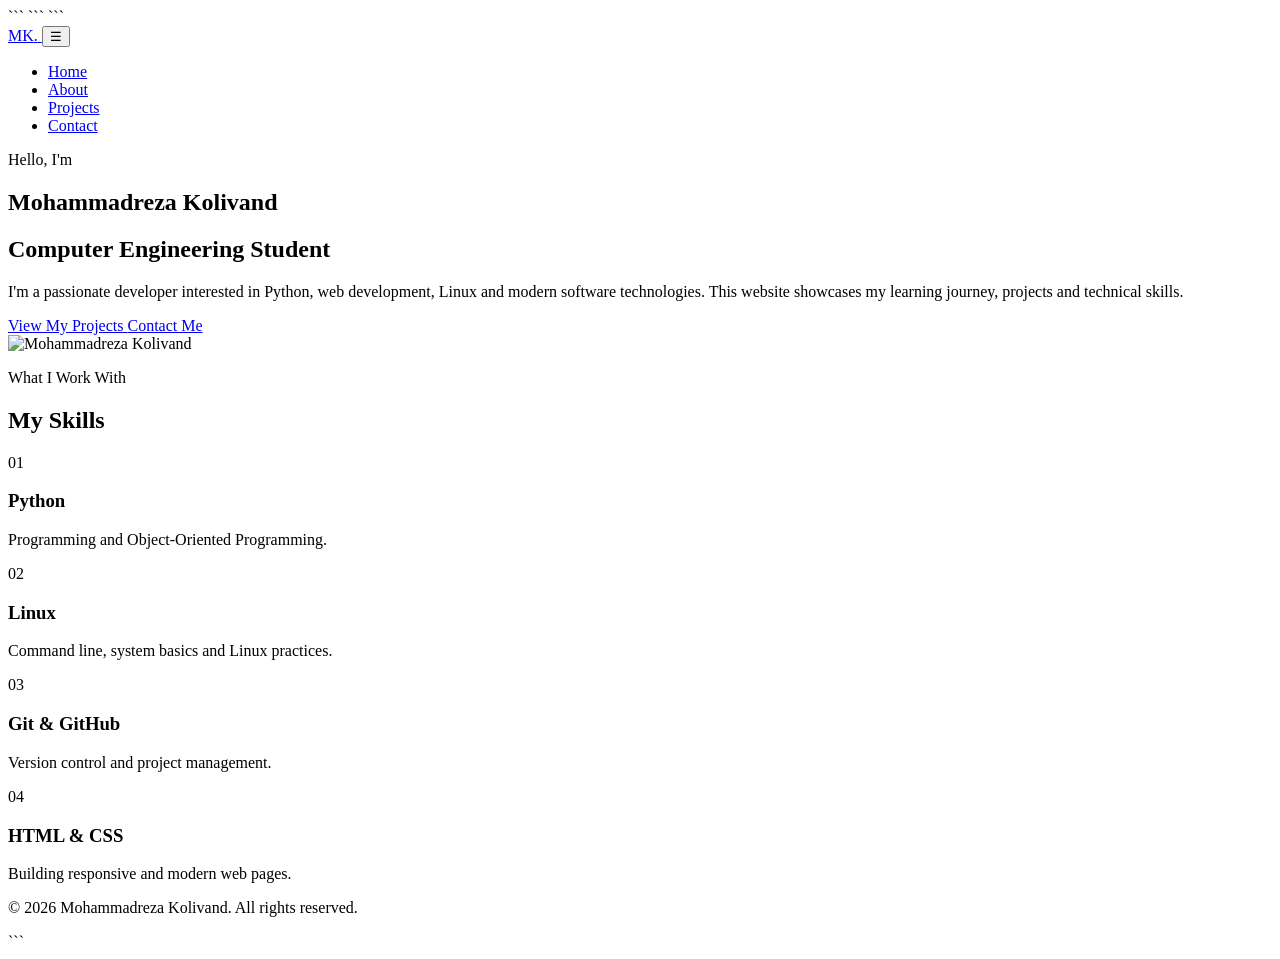
==== index.html @ ce51ac95 "Initial portfolio project structure" ====
<!doctype html>

<html lang="en">
  <head>
    <meta charset="UTF-8" />
    <meta name="viewport" content="width=device-width, initial-scale=1.0" />

    ```
    <title>Mohammadreza Kolivand | Portfolio</title>

    <meta
      name="description"
      content="Personal portfolio of Mohammadreza Kolivand, showcasing skills, projects and experience."
    />

    <link rel="stylesheet" href="css/style.css" />
    ```
  </head>

  <body>
    ```
    <!-- ==================== HEADER ==================== -->

    <header class="header">
      <nav class="navbar container">
        <a href="index.html" class="logo"> MK<span>.</span> </a>

        <button
          class="menu-toggle"
          id="menuToggle"
          aria-label="Open navigation menu"
        >
          ☰
        </button>

        <ul class="nav-links" id="navLinks">
          <li>
            <a href="index.html" class="active">Home</a>
          </li>

          <li>
            <a href="about.html">About</a>
          </li>

          <li>
            <a href="projects.html">Projects</a>
          </li>

          <li>
            <a href="contact.html">Contact</a>
          </li>
        </ul>
      </nav>
    </header>

    <!-- ==================== HERO ==================== -->

    <main>
      <section class="hero">
        <div class="container hero-content">
          <div class="hero-text">
            <p class="hero-subtitle">Hello, I'm</p>

            <h1>
              Mohammadreza
              <span>Kolivand</span>
            </h1>

            <h2>Computer Engineering Student</h2>

            <p class="hero-description">
              I'm a passionate developer interested in Python, web development,
              Linux and modern software technologies. This website showcases my
              learning journey, projects and technical skills.
            </p>

            <div class="hero-buttons">
              <a href="projects.html" class="btn btn-primary">
                View My Projects
              </a>

              <a href="contact.html" class="btn btn-secondary"> Contact Me </a>
            </div>
          </div>

          <div class="hero-image">
            <div class="profile-frame">
              <img src="images/profile.jpg" alt="Mohammadreza Kolivand" />
            </div>
          </div>
        </div>
      </section>

      <!-- ==================== QUICK SKILLS ==================== -->

      <section class="quick-skills">
        <div class="container">
          <div class="section-heading">
            <p class="section-label">What I Work With</p>

            <h2>My Skills</h2>
          </div>

          <div class="skills-grid">
            <div class="skill-card">
              <span>01</span>
              <h3>Python</h3>
              <p>Programming and Object-Oriented Programming.</p>
            </div>

            <div class="skill-card">
              <span>02</span>
              <h3>Linux</h3>
              <p>Command line, system basics and Linux practices.</p>
            </div>

            <div class="skill-card">
              <span>03</span>
              <h3>Git & GitHub</h3>
              <p>Version control and project management.</p>
            </div>

            <div class="skill-card">
              <span>04</span>
              <h3>HTML & CSS</h3>
              <p>Building responsive and modern web pages.</p>
            </div>
          </div>
        </div>
      </section>
    </main>

    <!-- ==================== FOOTER ==================== -->

    <footer class="footer">
      <div class="container">
        <p>© 2026 Mohammadreza Kolivand. All rights reserved.</p>
      </div>
    </footer>

    <script src="js/script.js"></script>
    ```
  </body>
</html>
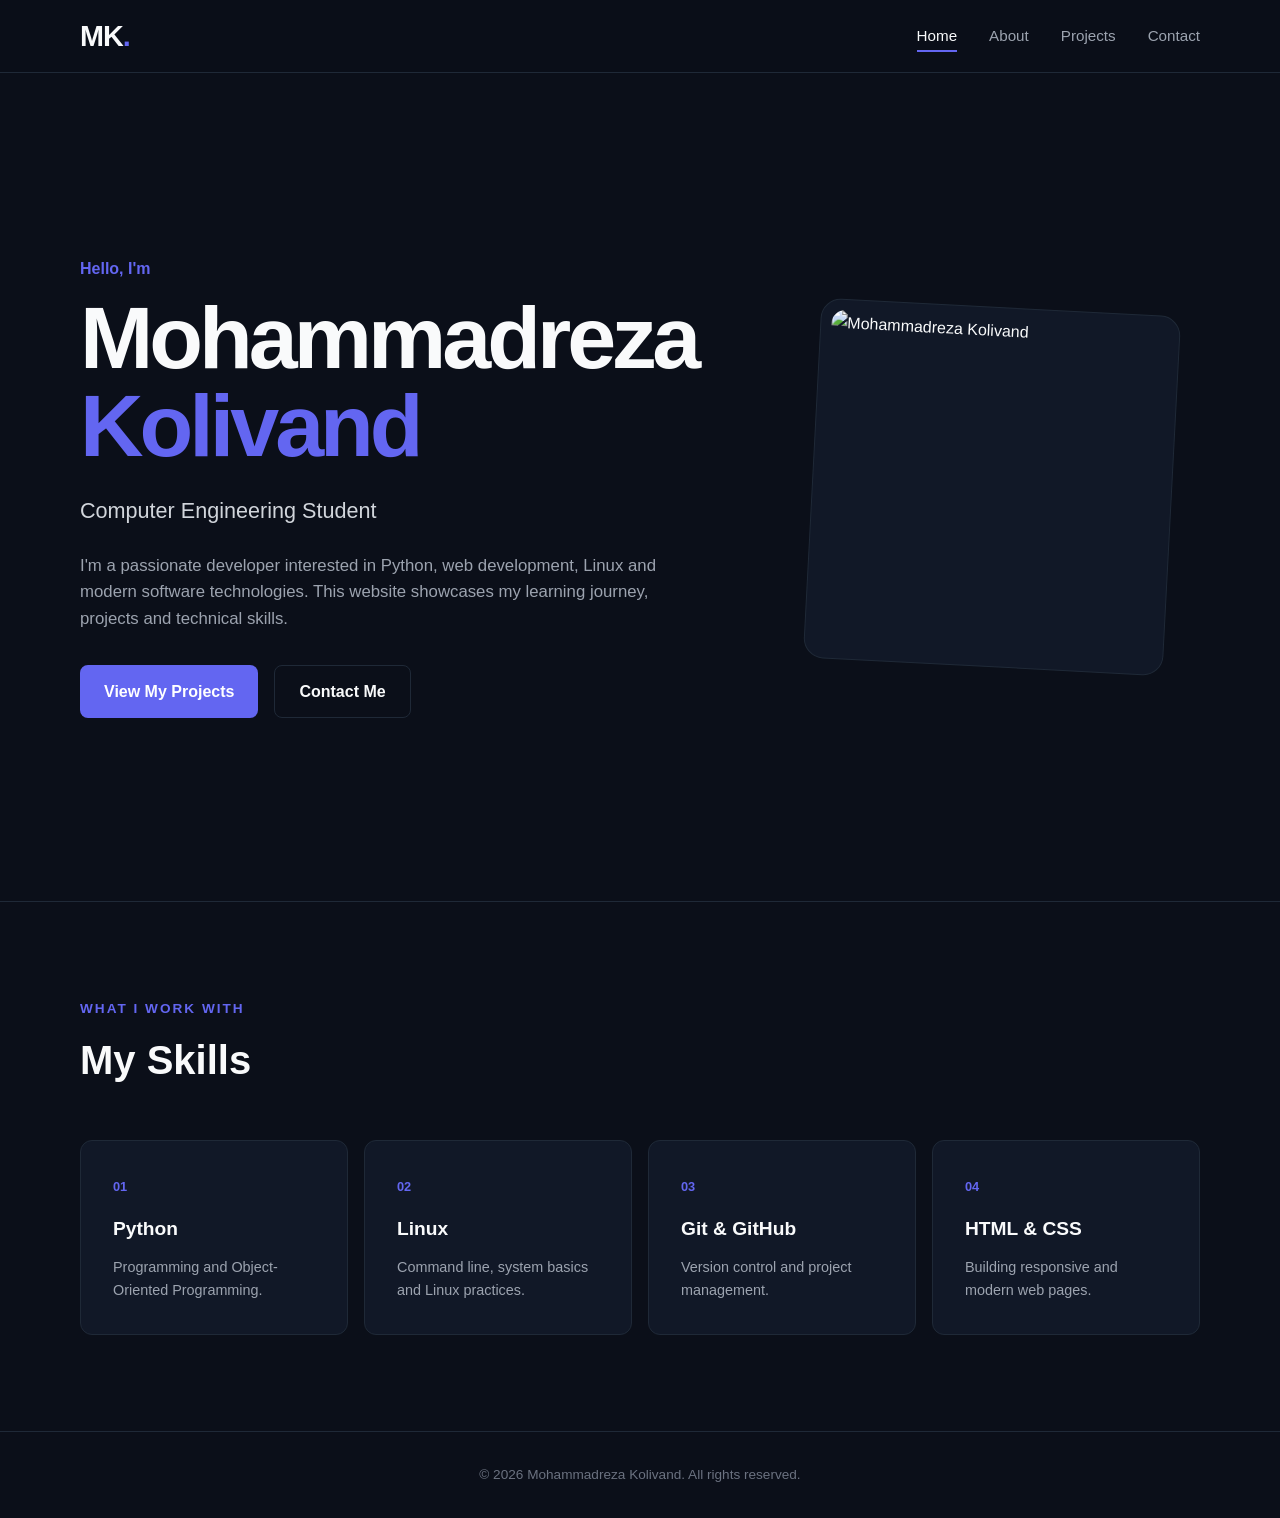
==== commit 2142ce54: "Added portfolio pages and responsive styling" ====
--- a/index.html
+++ b/index.html
@@ -5,7 +5,7 @@
     <meta charset="UTF-8" />
     <meta name="viewport" content="width=device-width, initial-scale=1.0" />
 
-    ```
+
     <title>Mohammadreza Kolivand | Portfolio</title>
 
     <meta
@@ -14,11 +14,11 @@
     />
 
     <link rel="stylesheet" href="css/style.css" />
-    ```
+    
   </head>
 
   <body>
-    ```
+
     <!-- ==================== HEADER ==================== -->
 
     <header class="header">
@@ -139,6 +139,6 @@
     </footer>
 
     <script src="js/script.js"></script>
-    ```
+    
   </body>
 </html>
--- a/css/style.css
+++ b/css/style.css
@@ -0,0 +1,788 @@
+/* =========================================
+   RESET
+========================================= */
+
+* {
+  margin: 0;
+  padding: 0;
+  box-sizing: border-box;
+}
+
+html {
+  scroll-behavior: smooth;
+}
+
+body {
+  font-family: Arial, Helvetica, sans-serif;
+  background: #0b0f19;
+  color: #f9fafb;
+  line-height: 1.6;
+}
+
+/* =========================================
+   GLOBAL
+========================================= */
+
+a {
+  color: inherit;
+  text-decoration: none;
+}
+
+ul {
+  list-style: none;
+}
+
+img {
+  max-width: 100%;
+  display: block;
+}
+
+.container {
+  width: min(1120px, 90%);
+  margin: 0 auto;
+}
+
+/* =========================================
+   HEADER
+========================================= */
+
+.header {
+  position: sticky;
+  top: 0;
+  z-index: 1000;
+
+  background: rgba(11, 15, 25, 0.9);
+  border-bottom: 1px solid #1f2937;
+
+  backdrop-filter: blur(12px);
+}
+
+.navbar {
+  min-height: 72px;
+
+  display: flex;
+  align-items: center;
+  justify-content: space-between;
+}
+
+.logo {
+  font-size: 1.8rem;
+  font-weight: 800;
+  letter-spacing: -1px;
+}
+
+.logo span {
+  color: #6366f1;
+}
+
+.nav-links {
+  display: flex;
+  align-items: center;
+  gap: 2rem;
+}
+
+.nav-links a {
+  position: relative;
+
+  color: #9ca3af;
+  font-size: 0.95rem;
+
+  transition: color 0.3s ease;
+}
+
+.nav-links a:hover,
+.nav-links a.active {
+  color: #f9fafb;
+}
+
+.nav-links a::after {
+  content: "";
+
+  position: absolute;
+  left: 0;
+  bottom: -8px;
+
+  width: 0;
+  height: 2px;
+
+  background: #6366f1;
+
+  transition: width 0.3s ease;
+}
+
+.nav-links a:hover::after,
+.nav-links a.active::after {
+  width: 100%;
+}
+
+.menu-toggle {
+  display: none;
+
+  background: transparent;
+  border: none;
+
+  color: #f9fafb;
+  font-size: 1.7rem;
+
+  cursor: pointer;
+}
+
+/* =========================================
+   HERO
+========================================= */
+
+.hero {
+  min-height: calc(100vh - 72px);
+
+  display: flex;
+  align-items: center;
+
+  padding: 5rem 0;
+}
+
+.hero-content {
+  display: grid;
+  grid-template-columns: 1.2fr 0.8fr;
+  align-items: center;
+  gap: 5rem;
+}
+
+.hero-subtitle {
+  color: #6366f1;
+
+  font-size: 1rem;
+  font-weight: 600;
+
+  margin-bottom: 0.8rem;
+}
+
+.hero h1 {
+  max-width: 700px;
+
+  font-size: clamp(3rem, 7vw, 5.5rem);
+  line-height: 1;
+  letter-spacing: -4px;
+}
+
+.hero h1 span {
+  display: block;
+  color: #6366f1;
+}
+
+.hero h2 {
+  margin-top: 1.5rem;
+
+  color: #d1d5db;
+
+  font-size: 1.35rem;
+  font-weight: 500;
+}
+
+.hero-description {
+  max-width: 600px;
+
+  margin-top: 1.5rem;
+
+  color: #9ca3af;
+  font-size: 1.05rem;
+}
+
+.hero-buttons {
+  display: flex;
+  gap: 1rem;
+
+  margin-top: 2rem;
+}
+
+/* =========================================
+   BUTTONS
+========================================= */
+
+.btn {
+  display: inline-flex;
+  align-items: center;
+  justify-content: center;
+
+  min-height: 48px;
+
+  padding: 0.8rem 1.5rem;
+
+  border-radius: 8px;
+
+  font-weight: 600;
+
+  transition:
+    transform 0.3s ease,
+    background 0.3s ease,
+    border-color 0.3s ease;
+}
+
+.btn:hover {
+  transform: translateY(-3px);
+}
+
+.btn-primary {
+  background: #6366f1;
+  color: #ffffff;
+}
+
+.btn-primary:hover {
+  background: #4f46e5;
+}
+
+.btn-secondary {
+  border: 1px solid #1f2937;
+  color: #f9fafb;
+}
+
+.btn-secondary:hover {
+  border-color: #6366f1;
+}
+
+/* =========================================
+   PROFILE IMAGE
+========================================= */
+
+.hero-image {
+  display: flex;
+  justify-content: center;
+}
+
+.profile-frame {
+  position: relative;
+
+  width: min(360px, 80vw);
+  aspect-ratio: 1;
+
+  padding: 10px;
+
+  border: 1px solid #1f2937;
+  border-radius: 20px;
+
+  background: #111827;
+
+  transform: rotate(3deg);
+
+  transition: transform 0.4s ease;
+}
+
+.profile-frame:hover {
+  transform: rotate(0deg) scale(1.02);
+}
+
+.profile-frame img {
+  width: 100%;
+  height: 100%;
+
+  object-fit: cover;
+
+  border-radius: 14px;
+}
+
+/* =========================================
+   SKILLS
+========================================= */
+
+.quick-skills {
+  padding: 6rem 0;
+
+  border-top: 1px solid #1f2937;
+}
+
+.section-heading {
+  margin-bottom: 3rem;
+}
+
+.section-label {
+  margin-bottom: 0.5rem;
+
+  color: #6366f1;
+
+  font-size: 0.85rem;
+  font-weight: 700;
+
+  text-transform: uppercase;
+  letter-spacing: 2px;
+}
+
+.section-heading h2 {
+  font-size: 2.5rem;
+}
+
+.skills-grid {
+  display: grid;
+
+  grid-template-columns: repeat(4, 1fr);
+
+  gap: 1rem;
+}
+
+.skill-card {
+  padding: 2rem;
+
+  border: 1px solid #1f2937;
+  border-radius: 12px;
+
+  background: #111827;
+
+  transition:
+    transform 0.3s ease,
+    border-color 0.3s ease;
+}
+
+.skill-card:hover {
+  transform: translateY(-6px);
+
+  border-color: #6366f1;
+}
+
+.skill-card span {
+  color: #6366f1;
+
+  font-size: 0.8rem;
+  font-weight: 700;
+}
+
+.skill-card h3 {
+  margin-top: 1rem;
+
+  font-size: 1.2rem;
+}
+
+.skill-card p {
+  margin-top: 0.7rem;
+
+  color: #9ca3af;
+
+  font-size: 0.9rem;
+}
+
+/* =========================================
+   FOOTER
+========================================= */
+
+.footer {
+  padding: 2rem 0;
+
+  border-top: 1px solid #1f2937;
+
+  text-align: center;
+
+  color: #6b7280;
+
+  font-size: 0.85rem;
+}
+
+/* =========================================
+   RESPONSIVE
+========================================= */
+
+@media (max-width: 900px) {
+  .hero-content {
+    grid-template-columns: 1fr;
+
+    text-align: center;
+  }
+
+  .hero-description {
+    margin-left: auto;
+    margin-right: auto;
+  }
+
+  .hero-buttons {
+    justify-content: center;
+  }
+
+  .hero-image {
+    order: -1;
+  }
+
+  .skills-grid {
+    grid-template-columns: repeat(2, 1fr);
+  }
+}
+
+@media (max-width: 650px) {
+  .navbar {
+    position: relative;
+  }
+
+  .menu-toggle {
+    display: block;
+  }
+
+  .nav-links {
+    position: absolute;
+
+    top: 72px;
+    left: 0;
+    right: 0;
+
+    display: none;
+    flex-direction: column;
+
+    padding: 1.5rem;
+
+    background: #0b0f19;
+
+    border-bottom: 1px solid #1f2937;
+  }
+
+  .nav-links.show {
+    display: flex;
+  }
+
+  .hero {
+    padding: 4rem 0;
+  }
+
+  .hero h1 {
+    font-size: 3.2rem;
+    letter-spacing: -2px;
+  }
+
+  .hero h2 {
+    font-size: 1.1rem;
+  }
+
+  .hero-buttons {
+    flex-direction: column;
+  }
+
+  .btn {
+    width: 100%;
+  }
+
+  .skills-grid {
+    grid-template-columns: 1fr;
+  }
+}
+/* =========================================
+   ABOUT PAGE
+========================================= */
+
+.about-content {
+  display: grid;
+  grid-template-columns: 1.5fr 0.8fr;
+  gap: 4rem;
+  align-items: start;
+}
+
+.about-content h2 {
+  font-size: 2rem;
+  margin-bottom: 1.5rem;
+}
+
+.about-content p {
+  max-width: 700px;
+  margin-bottom: 1.2rem;
+
+  color: #9ca3af;
+  font-size: 1rem;
+}
+
+@media (max-width: 900px) {
+  .about-content {
+    grid-template-columns: 1fr;
+    gap: 2rem;
+  }
+}
+/* =========================================
+   PROJECTS PAGE
+========================================= */
+
+.projects-page {
+  min-height: auto;
+  padding: 6rem 0;
+}
+
+.projects-grid {
+  display: grid;
+  grid-template-columns: repeat(3, 1fr);
+  gap: 1.5rem;
+}
+
+.project-card {
+  overflow: hidden;
+
+  border: 1px solid #1f2937;
+  border-radius: 14px;
+
+  background: #111827;
+
+  transition:
+    transform 0.3s ease,
+    border-color 0.3s ease;
+}
+
+.project-card:hover {
+  transform: translateY(-8px);
+  border-color: #6366f1;
+}
+
+.project-image {
+  width: 100%;
+  height: 220px;
+
+  overflow: hidden;
+
+  background: #0b0f19;
+}
+
+.project-image img {
+  width: 100%;
+  height: 100%;
+
+  object-fit: cover;
+
+  transition: transform 0.4s ease;
+}
+
+.project-card:hover .project-image img {
+  transform: scale(1.05);
+}
+
+.project-content {
+  padding: 1.8rem;
+}
+
+.project-number {
+  color: #6366f1;
+
+  font-size: 0.8rem;
+  font-weight: 700;
+}
+
+.project-content h2 {
+  margin-top: 0.7rem;
+
+  font-size: 1.4rem;
+}
+
+.project-content p {
+  margin-top: 1rem;
+
+  color: #9ca3af;
+
+  font-size: 0.9rem;
+}
+
+.project-tags {
+  display: flex;
+  flex-wrap: wrap;
+  gap: 0.5rem;
+
+  margin-top: 1.3rem;
+}
+
+.project-tags span {
+  padding: 0.35rem 0.7rem;
+
+  border: 1px solid #1f2937;
+  border-radius: 6px;
+
+  color: #d1d5db;
+
+  font-size: 0.75rem;
+}
+
+.project-link {
+  display: inline-block;
+
+  margin-top: 1.5rem;
+
+  color: #6366f1;
+
+  font-size: 0.9rem;
+  font-weight: 600;
+
+  transition: color 0.3s ease;
+}
+
+.project-link:hover {
+  color: #818cf8;
+}
+
+/* =========================================
+   PROJECTS RESPONSIVE
+========================================= */
+
+@media (max-width: 1000px) {
+  .projects-grid {
+    grid-template-columns: repeat(2, 1fr);
+  }
+}
+
+@media (max-width: 650px) {
+  .projects-grid {
+    grid-template-columns: 1fr;
+  }
+}
+/* =========================================
+   CONTACT PAGE
+========================================= */
+
+.contact-page {
+  min-height: auto;
+  padding: 6rem 0;
+}
+
+.contact-grid {
+  display: grid;
+  grid-template-columns: 0.8fr 1.2fr;
+  gap: 2rem;
+  align-items: start;
+}
+
+.contact-info {
+  display: flex;
+  flex-direction: column;
+  gap: 1rem;
+}
+
+.contact-card {
+  display: flex;
+  align-items: center;
+  gap: 1rem;
+
+  padding: 1.5rem;
+
+  border: 1px solid #1f2937;
+  border-radius: 12px;
+
+  background: #111827;
+
+  transition:
+    transform 0.3s ease,
+    border-color 0.3s ease;
+}
+
+.contact-card:hover {
+  transform: translateY(-4px);
+  border-color: #6366f1;
+}
+
+.contact-icon {
+  width: 48px;
+  height: 48px;
+
+  display: flex;
+  align-items: center;
+  justify-content: center;
+
+  flex-shrink: 0;
+
+  border-radius: 10px;
+
+  background: #6366f1;
+
+  color: #ffffff;
+
+  font-size: 0.85rem;
+  font-weight: 700;
+}
+
+.contact-card h2 {
+  margin-bottom: 0.3rem;
+
+  font-size: 1rem;
+}
+
+.contact-card a {
+  color: #9ca3af;
+
+  font-size: 0.9rem;
+
+  transition: color 0.3s ease;
+}
+
+.contact-card a:hover {
+  color: #6366f1;
+}
+
+/* =========================================
+   CONTACT FORM
+========================================= */
+
+.contact-form {
+  padding: 2rem;
+
+  border: 1px solid #1f2937;
+  border-radius: 14px;
+
+  background: #111827;
+}
+
+.form-group {
+  margin-bottom: 1.3rem;
+}
+
+.form-group label {
+  display: block;
+
+  margin-bottom: 0.5rem;
+
+  color: #d1d5db;
+
+  font-size: 0.9rem;
+  font-weight: 600;
+}
+
+.form-group input,
+.form-group textarea {
+  width: 100%;
+
+  padding: 0.9rem 1rem;
+
+  border: 1px solid #1f2937;
+  border-radius: 8px;
+
+  outline: none;
+
+  background: #0b0f19;
+
+  color: #f9fafb;
+
+  font-family: inherit;
+  font-size: 0.9rem;
+
+  transition:
+    border-color 0.3s ease,
+    box-shadow 0.3s ease;
+}
+
+.form-group input::placeholder,
+.form-group textarea::placeholder {
+  color: #6b7280;
+}
+
+.form-group input:focus,
+.form-group textarea:focus {
+  border-color: #6366f1;
+
+  box-shadow: 0 0 0 3px rgba(99, 102, 241, 0.1);
+}
+
+.form-group textarea {
+  resize: vertical;
+}
+
+/* =========================================
+   CONTACT RESPONSIVE
+========================================= */
+
+@media (max-width: 800px) {
+  .contact-grid {
+    grid-template-columns: 1fr;
+  }
+}
+
+@media (max-width: 650px) {
+  .contact-page {
+    padding: 4rem 0;
+  }
+
+  .contact-form {
+    padding: 1.5rem;
+  }
+}
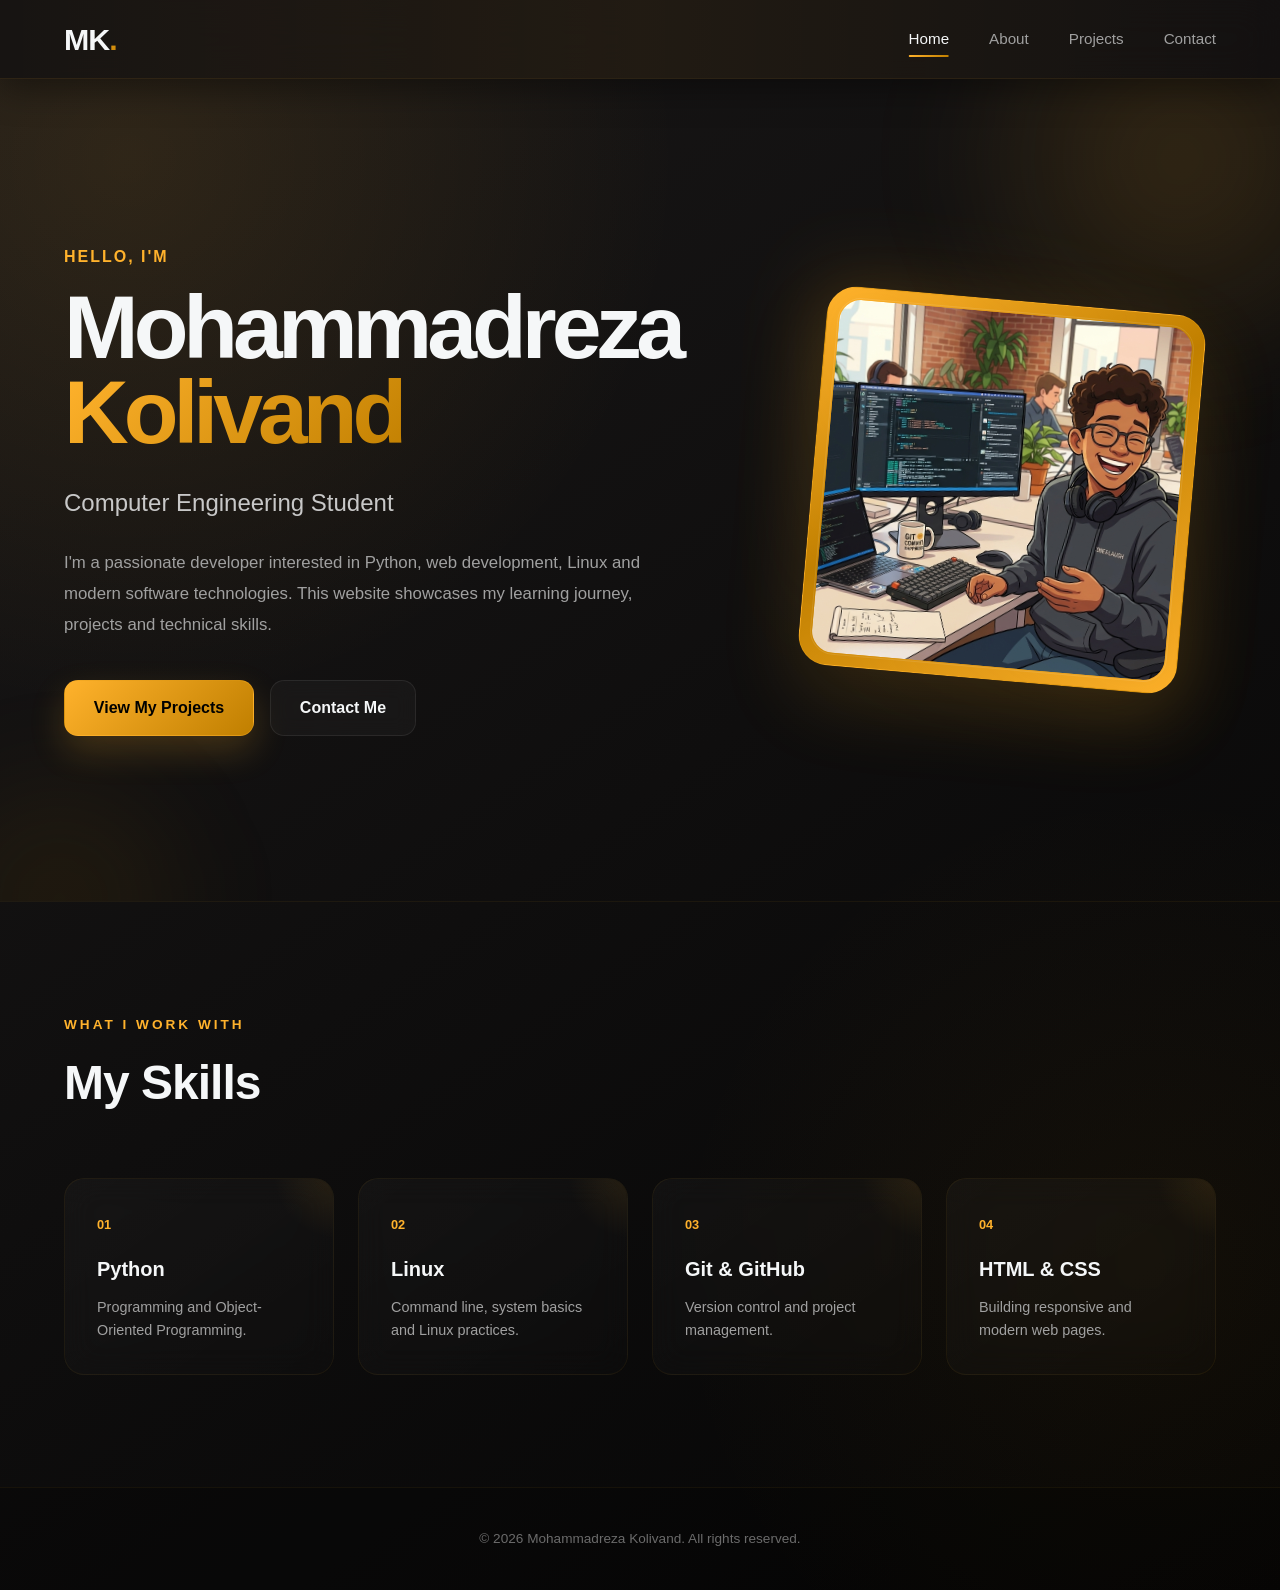
==== commit c89c7675: "edit something in html file" ====
--- a/index.html
+++ b/index.html
@@ -85,7 +85,7 @@
 
           <div class="hero-image">
             <div class="profile-frame">
-              <img src="images/profile.jpg" alt="Mohammadreza Kolivand" />
+              <img src="images/profile.png" alt="Mohammadreza Kolivand" />
             </div>
           </div>
         </div>
--- a/css/style.css
+++ b/css/style.css
@@ -1,5 +1,8 @@
 /* =========================================
-   RESET
+   MODERN PORTFOLIO UI
+   Dark Industrial / Warm Accents
+   Color palette: #FFB22C · #343131 · #000000 · #C07F00 · #F5F7F8
+   All comments removed, fully organized
 ========================================= */
 
 * {
@@ -10,18 +13,42 @@
 
 html {
   scroll-behavior: smooth;
+  scroll-padding-top: 90px;
 }
 
 body {
-  font-family: Arial, Helvetica, sans-serif;
-  background: #0b0f19;
-  color: #f9fafb;
+  font-family:
+    "Inter",
+    -apple-system,
+    BlinkMacSystemFont,
+    "Segoe UI",
+    Roboto,
+    Helvetica,
+    Arial,
+    sans-serif;
+  background:
+    radial-gradient(
+      circle at 10% 10%,
+      rgba(255, 178, 44, 0.1),
+      transparent 30%
+    ),
+    radial-gradient(
+      circle at 90% 80%,
+      rgba(192, 127, 0, 0.06),
+      transparent 28%
+    ),
+    linear-gradient(145deg, #1a1818 0%, #0f0e0e 50%, #050505 100%);
+  color: #f5f7f8;
   line-height: 1.6;
-}
-
-/* =========================================
-   GLOBAL
-========================================= */
+  overflow-x: hidden;
+  min-height: 100vh;
+  -webkit-font-smoothing: antialiased;
+}
+
+::selection {
+  background: rgba(255, 178, 44, 0.35);
+  color: #000000;
+}
 
 a {
   color: inherit;
@@ -37,77 +64,101 @@
   display: block;
 }
 
+button,
+input,
+textarea {
+  font: inherit;
+}
+
+button {
+  cursor: pointer;
+}
+
 .container {
-  width: min(1120px, 90%);
+  width: min(1180px, 90%);
   margin: 0 auto;
 }
-
-/* =========================================
-   HEADER
-========================================= */
 
 .header {
   position: sticky;
   top: 0;
   z-index: 1000;
-
-  background: rgba(11, 15, 25, 0.9);
-  border-bottom: 1px solid #1f2937;
-
-  backdrop-filter: blur(12px);
+  background: rgba(20, 18, 18, 0.82);
+  border-bottom: 1px solid rgba(255, 178, 44, 0.1);
+  backdrop-filter: blur(18px);
+  -webkit-backdrop-filter: blur(18px);
+  box-shadow: 0 10px 35px rgba(0, 0, 0, 0.4);
+}
+
+.header::before {
+  content: "";
+  position: absolute;
+  inset: 0;
+  background: linear-gradient(
+    90deg,
+    transparent,
+    rgba(255, 178, 44, 0.06),
+    transparent
+  );
+  pointer-events: none;
 }
 
 .navbar {
-  min-height: 72px;
-
+  min-height: 78px;
   display: flex;
   align-items: center;
   justify-content: space-between;
 }
 
 .logo {
-  font-size: 1.8rem;
-  font-weight: 800;
+  position: relative;
+  font-size: 1.9rem;
+  font-weight: 900;
   letter-spacing: -1px;
+  transition: transform 0.3s ease;
+}
+
+.logo:hover {
+  transform: translateY(-2px);
 }
 
 .logo span {
-  color: #6366f1;
+  background: linear-gradient(135deg, #ffb22c, #c07f00);
+  -webkit-background-clip: text;
+  background-clip: text;
+  color: transparent;
 }
 
 .nav-links {
   display: flex;
   align-items: center;
-  gap: 2rem;
+  gap: 2.5rem;
 }
 
 .nav-links a {
   position: relative;
-
-  color: #9ca3af;
+  color: #a0a0a0;
   font-size: 0.95rem;
-
+  font-weight: 500;
   transition: color 0.3s ease;
 }
 
 .nav-links a:hover,
 .nav-links a.active {
-  color: #f9fafb;
+  color: #f5f7f8;
 }
 
 .nav-links a::after {
   content: "";
-
   position: absolute;
-  left: 0;
-  bottom: -8px;
-
+  left: 50%;
+  bottom: -10px;
   width: 0;
   height: 2px;
-
-  background: #6366f1;
-
-  transition: width 0.3s ease;
+  border-radius: 999px;
+  background: linear-gradient(90deg, #ffb22c, #c07f00);
+  transform: translateX(-50%);
+  transition: width 0.35s ease;
 }
 
 .nav-links a:hover::after,
@@ -117,27 +168,53 @@
 
 .menu-toggle {
   display: none;
-
   background: transparent;
   border: none;
-
-  color: #f9fafb;
+  color: #f5f7f8;
   font-size: 1.7rem;
-
   cursor: pointer;
-}
-
-/* =========================================
-   HERO
-========================================= */
+  transition: transform 0.3s ease;
+}
+
+.menu-toggle:hover {
+  transform: scale(1.08);
+}
 
 .hero {
-  min-height: calc(100vh - 72px);
-
+  min-height: calc(100vh - 78px);
   display: flex;
   align-items: center;
-
-  padding: 5rem 0;
+  padding: 6rem 0;
+  position: relative;
+  overflow: hidden;
+}
+
+.hero::before {
+  content: "";
+  position: absolute;
+  width: 520px;
+  height: 520px;
+  top: -180px;
+  right: -160px;
+  background: radial-gradient(
+    circle,
+    rgba(255, 178, 44, 0.15),
+    transparent 70%
+  );
+  filter: blur(45px);
+  pointer-events: none;
+}
+
+.hero::after {
+  content: "";
+  position: absolute;
+  width: 360px;
+  height: 360px;
+  bottom: -180px;
+  left: -120px;
+  background: radial-gradient(circle, rgba(192, 127, 0, 0.1), transparent 70%);
+  filter: blur(40px);
+  pointer-events: none;
 }
 
 .hero-content {
@@ -145,486 +222,540 @@
   grid-template-columns: 1.2fr 0.8fr;
   align-items: center;
   gap: 5rem;
+  position: relative;
+  z-index: 1;
 }
 
 .hero-subtitle {
-  color: #6366f1;
-
+  color: #ffb22c;
   font-size: 1rem;
-  font-weight: 600;
-
-  margin-bottom: 0.8rem;
+  font-weight: 700;
+  letter-spacing: 2px;
+  text-transform: uppercase;
+  margin-bottom: 1rem;
 }
 
 .hero h1 {
-  max-width: 700px;
-
-  font-size: clamp(3rem, 7vw, 5.5rem);
-  line-height: 1;
-  letter-spacing: -4px;
+  max-width: 750px;
+  font-size: clamp(3rem, 7vw, 6rem);
+  line-height: 0.95;
+  letter-spacing: -5px;
+  font-weight: 900;
 }
 
 .hero h1 span {
   display: block;
-  color: #6366f1;
+  background: linear-gradient(135deg, #ffb22c 0%, #c07f00 60%, #ffb22c 100%);
+  -webkit-background-clip: text;
+  background-clip: text;
+  color: transparent;
 }
 
 .hero h2 {
+  margin-top: 1.8rem;
+  color: #c8c8c8;
+  font-size: 1.5rem;
+  font-weight: 500;
+}
+
+.hero-description {
+  max-width: 620px;
   margin-top: 1.5rem;
-
-  color: #d1d5db;
-
-  font-size: 1.35rem;
-  font-weight: 500;
-}
-
-.hero-description {
-  max-width: 600px;
-
-  margin-top: 1.5rem;
-
-  color: #9ca3af;
+  color: #a0a0a0;
   font-size: 1.05rem;
+  line-height: 1.85;
 }
 
 .hero-buttons {
   display: flex;
   gap: 1rem;
-
-  margin-top: 2rem;
-}
-
-/* =========================================
-   BUTTONS
-========================================= */
+  margin-top: 2.5rem;
+}
 
 .btn {
   display: inline-flex;
   align-items: center;
   justify-content: center;
-
-  min-height: 48px;
-
-  padding: 0.8rem 1.5rem;
-
-  border-radius: 8px;
-
-  font-weight: 600;
-
+  min-height: 52px;
+  padding: 0.9rem 1.8rem;
+  border-radius: 14px;
+  font-weight: 700;
+  position: relative;
+  overflow: hidden;
   transition:
-    transform 0.3s ease,
-    background 0.3s ease,
-    border-color 0.3s ease;
+    transform 0.35s ease,
+    background 0.35s ease,
+    border-color 0.35s ease,
+    box-shadow 0.35s ease;
+}
+
+.btn::before {
+  content: "";
+  position: absolute;
+  top: 0;
+  left: -120%;
+  width: 80%;
+  height: 100%;
+  background: linear-gradient(
+    90deg,
+    transparent,
+    rgba(255, 255, 255, 0.1),
+    transparent
+  );
+  transform: skewX(-20deg);
+  transition: left 0.6s ease;
+}
+
+.btn:hover::before {
+  left: 140%;
 }
 
 .btn:hover {
-  transform: translateY(-3px);
+  transform: translateY(-5px);
 }
 
 .btn-primary {
-  background: #6366f1;
-  color: #ffffff;
+  background: linear-gradient(135deg, #ffb22c, #c07f00);
+  color: #000000;
+  border: 1px solid rgba(255, 178, 44, 0.3);
+  box-shadow: 0 15px 35px rgba(255, 178, 44, 0.2);
 }
 
 .btn-primary:hover {
-  background: #4f46e5;
+  background: linear-gradient(135deg, #ffc44a, #d48f00);
+  box-shadow: 0 20px 45px rgba(255, 178, 44, 0.3);
 }
 
 .btn-secondary {
-  border: 1px solid #1f2937;
-  color: #f9fafb;
+  border: 1px solid rgba(255, 255, 255, 0.08);
+  color: #f5f7f8;
+  background: rgba(255, 255, 255, 0.03);
+  backdrop-filter: blur(10px);
+  -webkit-backdrop-filter: blur(10px);
 }
 
 .btn-secondary:hover {
-  border-color: #6366f1;
-}
-
-/* =========================================
-   PROFILE IMAGE
-========================================= */
+  border-color: rgba(255, 178, 44, 0.5);
+  background: rgba(255, 178, 44, 0.06);
+  box-shadow: 0 15px 35px rgba(0, 0, 0, 0.3);
+}
 
 .hero-image {
   display: flex;
   justify-content: center;
+  position: relative;
 }
 
 .profile-frame {
   position: relative;
-
-  width: min(360px, 80vw);
+  width: min(380px, 80vw);
   aspect-ratio: 1;
-
-  padding: 10px;
-
-  border: 1px solid #1f2937;
-  border-radius: 20px;
-
-  background: #111827;
-
-  transform: rotate(3deg);
-
-  transition: transform 0.4s ease;
+  padding: 12px;
+  border: 1px solid rgba(255, 178, 44, 0.2);
+  border-radius: 30px;
+  background: linear-gradient(145deg, #ffb22c, #c07f00 45%, #ffb22c);
+  transform: rotate(5deg);
+  box-shadow: 0 30px 80px rgba(255, 178, 44, 0.15);
+  transition:
+    transform 0.5s ease,
+    box-shadow 0.5s ease;
+}
+
+.profile-frame::before {
+  content: "";
+  position: absolute;
+  inset: -20px;
+  border-radius: 40px;
+  background: linear-gradient(
+    135deg,
+    rgba(255, 178, 44, 0.25),
+    transparent,
+    rgba(192, 127, 0, 0.2)
+  );
+  filter: blur(35px);
+  opacity: 0.55;
+  z-index: -1;
+  pointer-events: none;
+}
+
+.profile-frame::after {
+  content: "";
+  position: absolute;
+  inset: 10px;
+  border-radius: 24px;
+  border: 1px solid rgba(255, 255, 255, 0.1);
+  pointer-events: none;
 }
 
 .profile-frame:hover {
-  transform: rotate(0deg) scale(1.02);
+  transform: rotate(0deg) scale(1.04);
+  box-shadow: 0 35px 100px rgba(255, 178, 44, 0.25);
 }
 
 .profile-frame img {
   width: 100%;
   height: 100%;
-
   object-fit: cover;
-
-  border-radius: 14px;
-}
-
-/* =========================================
-   SKILLS
-========================================= */
+  border-radius: 22px;
+  position: relative;
+  z-index: 1;
+}
 
 .quick-skills {
-  padding: 6rem 0;
-
-  border-top: 1px solid #1f2937;
+  padding: 7rem 0;
+  border-top: 1px solid rgba(255, 178, 44, 0.06);
+  position: relative;
 }
 
 .section-heading {
-  margin-bottom: 3rem;
+  margin-bottom: 3.5rem;
 }
 
 .section-label {
-  margin-bottom: 0.5rem;
-
-  color: #6366f1;
-
+  margin-bottom: 0.6rem;
+  color: #ffb22c;
   font-size: 0.85rem;
-  font-weight: 700;
-
+  font-weight: 800;
   text-transform: uppercase;
-  letter-spacing: 2px;
+  letter-spacing: 3px;
 }
 
 .section-heading h2 {
-  font-size: 2.5rem;
+  font-size: 3rem;
+  letter-spacing: -1px;
+  color: #f5f7f8;
 }
 
 .skills-grid {
   display: grid;
-
   grid-template-columns: repeat(4, 1fr);
-
-  gap: 1rem;
+  gap: 1.5rem;
 }
 
 .skill-card {
   padding: 2rem;
-
-  border: 1px solid #1f2937;
-  border-radius: 12px;
-
-  background: #111827;
-
+  border: 1px solid rgba(255, 178, 44, 0.06);
+  border-radius: 20px;
+  background: linear-gradient(
+    145deg,
+    rgba(255, 255, 255, 0.03),
+    rgba(255, 255, 255, 0.01)
+  );
+  backdrop-filter: blur(15px);
+  -webkit-backdrop-filter: blur(15px);
+  position: relative;
+  overflow: hidden;
   transition:
-    transform 0.3s ease,
-    border-color 0.3s ease;
+    transform 0.4s ease,
+    border-color 0.4s ease,
+    box-shadow 0.4s ease;
+}
+
+.skill-card::before {
+  content: "";
+  position: absolute;
+  width: 130px;
+  height: 130px;
+  top: -70px;
+  right: -70px;
+  border-radius: 50%;
+  background: radial-gradient(circle, rgba(255, 178, 44, 0.1), transparent 70%);
+  transition: transform 0.4s ease;
+}
+
+.skill-card:hover::before {
+  transform: scale(1.5);
 }
 
 .skill-card:hover {
-  transform: translateY(-6px);
-
-  border-color: #6366f1;
+  transform: translateY(-10px);
+  border-color: rgba(255, 178, 44, 0.25);
+  box-shadow: 0 20px 55px rgba(0, 0, 0, 0.35);
 }
 
 .skill-card span {
-  color: #6366f1;
-
+  color: #ffb22c;
   font-size: 0.8rem;
-  font-weight: 700;
+  font-weight: 800;
+  position: relative;
+  z-index: 1;
 }
 
 .skill-card h3 {
   margin-top: 1rem;
-
-  font-size: 1.2rem;
+  font-size: 1.25rem;
+  position: relative;
+  z-index: 1;
+  color: #f5f7f8;
 }
 
 .skill-card p {
   margin-top: 0.7rem;
-
-  color: #9ca3af;
-
+  color: #a0a0a0;
   font-size: 0.9rem;
-}
-
-/* =========================================
-   FOOTER
-========================================= */
+  position: relative;
+  z-index: 1;
+}
 
 .footer {
-  padding: 2rem 0;
-
-  border-top: 1px solid #1f2937;
-
+  padding: 2.5rem 0;
+  border-top: 1px solid rgba(255, 178, 44, 0.06);
   text-align: center;
-
-  color: #6b7280;
-
+  color: #6b6b6b;
   font-size: 0.85rem;
-}
-
-/* =========================================
-   RESPONSIVE
-========================================= */
-
-@media (max-width: 900px) {
-  .hero-content {
-    grid-template-columns: 1fr;
-
-    text-align: center;
-  }
-
-  .hero-description {
-    margin-left: auto;
-    margin-right: auto;
-  }
-
-  .hero-buttons {
-    justify-content: center;
-  }
-
-  .hero-image {
-    order: -1;
-  }
-
-  .skills-grid {
-    grid-template-columns: repeat(2, 1fr);
-  }
-}
-
-@media (max-width: 650px) {
-  .navbar {
-    position: relative;
-  }
-
-  .menu-toggle {
-    display: block;
-  }
-
-  .nav-links {
-    position: absolute;
-
-    top: 72px;
-    left: 0;
-    right: 0;
-
-    display: none;
-    flex-direction: column;
-
-    padding: 1.5rem;
-
-    background: #0b0f19;
-
-    border-bottom: 1px solid #1f2937;
-  }
-
-  .nav-links.show {
-    display: flex;
-  }
-
-  .hero {
-    padding: 4rem 0;
-  }
-
-  .hero h1 {
-    font-size: 3.2rem;
-    letter-spacing: -2px;
-  }
-
-  .hero h2 {
-    font-size: 1.1rem;
-  }
-
-  .hero-buttons {
-    flex-direction: column;
-  }
-
-  .btn {
-    width: 100%;
-  }
-
-  .skills-grid {
-    grid-template-columns: 1fr;
-  }
-}
-/* =========================================
-   ABOUT PAGE
-========================================= */
+  background: rgba(0, 0, 0, 0.25);
+}
 
 .about-content {
   display: grid;
   grid-template-columns: 1.5fr 0.8fr;
   gap: 4rem;
   align-items: start;
+  position: relative;
 }
 
 .about-content h2 {
-  font-size: 2rem;
+  font-size: 2.2rem;
   margin-bottom: 1.5rem;
+  letter-spacing: -1px;
+  color: #f5f7f8;
 }
 
 .about-content p {
   max-width: 700px;
   margin-bottom: 1.2rem;
-
-  color: #9ca3af;
+  color: #a0a0a0;
   font-size: 1rem;
-}
-
-@media (max-width: 900px) {
-  .about-content {
-    grid-template-columns: 1fr;
-    gap: 2rem;
-  }
-}
-/* =========================================
-   PROJECTS PAGE
-========================================= */
+  line-height: 1.9;
+}
+
+.about-content > * {
+  position: relative;
+}
 
 .projects-page {
   min-height: auto;
-  padding: 6rem 0;
+  padding: 7rem 0;
+  position: relative;
+  overflow: hidden;
+}
+
+.projects-page::before {
+  content: "";
+  position: absolute;
+  width: 450px;
+  height: 450px;
+  top: 0;
+  right: -200px;
+  background: radial-gradient(
+    circle,
+    rgba(255, 178, 44, 0.08),
+    transparent 70%
+  );
+  filter: blur(40px);
+  pointer-events: none;
 }
 
 .projects-grid {
   display: grid;
   grid-template-columns: repeat(3, 1fr);
-  gap: 1.5rem;
+  gap: 1.8rem;
 }
 
 .project-card {
   overflow: hidden;
-
-  border: 1px solid #1f2937;
-  border-radius: 14px;
-
-  background: #111827;
-
+  border: 1px solid rgba(255, 178, 44, 0.06);
+  border-radius: 20px;
+  background: linear-gradient(
+    145deg,
+    rgba(255, 255, 255, 0.03),
+    rgba(255, 255, 255, 0.01)
+  );
+  backdrop-filter: blur(16px);
+  -webkit-backdrop-filter: blur(16px);
+  position: relative;
   transition:
-    transform 0.3s ease,
-    border-color 0.3s ease;
+    transform 0.45s ease,
+    border-color 0.45s ease,
+    box-shadow 0.45s ease;
+}
+
+.project-card::before {
+  content: "";
+  position: absolute;
+  inset: 0;
+  border-radius: inherit;
+  padding: 1px;
+  background: linear-gradient(
+    135deg,
+    transparent,
+    rgba(255, 178, 44, 0.3),
+    transparent,
+    rgba(192, 127, 0, 0.2)
+  );
+  -webkit-mask:
+    linear-gradient(#fff 0 0) content-box,
+    linear-gradient(#fff 0 0);
+  -webkit-mask-composite: xor;
+  mask-composite: exclude;
+  opacity: 0;
+  transition: opacity 0.4s ease;
+  pointer-events: none;
+}
+
+.project-card:hover::before {
+  opacity: 1;
 }
 
 .project-card:hover {
-  transform: translateY(-8px);
-  border-color: #6366f1;
+  transform: translateY(-12px);
+  border-color: rgba(255, 178, 44, 0.25);
+  box-shadow: 0 25px 70px rgba(0, 0, 0, 0.4);
 }
 
 .project-image {
   width: 100%;
-  height: 220px;
-
+  height: 230px;
   overflow: hidden;
-
-  background: #0b0f19;
+  background: #0f0e0e;
+  position: relative;
+}
+
+.project-image::after {
+  content: "";
+  position: absolute;
+  inset: 0;
+  background: linear-gradient(to top, rgba(10, 10, 10, 0.55), transparent 55%);
+  opacity: 0;
+  transition: opacity 0.4s ease;
+  pointer-events: none;
+}
+
+.project-card:hover .project-image::after {
+  opacity: 1;
 }
 
 .project-image img {
   width: 100%;
   height: 100%;
-
   object-fit: cover;
-
-  transition: transform 0.4s ease;
+  transition: transform 0.6s cubic-bezier(0.16, 1, 0.3, 1);
 }
 
 .project-card:hover .project-image img {
-  transform: scale(1.05);
+  transform: scale(1.08);
 }
 
 .project-content {
-  padding: 1.8rem;
+  padding: 2rem;
 }
 
 .project-number {
-  color: #6366f1;
-
-  font-size: 0.8rem;
-  font-weight: 700;
+  display: inline-flex;
+  align-items: center;
+  justify-content: center;
+  min-width: 36px;
+  height: 26px;
+  padding: 0 0.5rem;
+  border-radius: 999px;
+  background: rgba(255, 178, 44, 0.08);
+  border: 1px solid rgba(255, 178, 44, 0.12);
+  color: #ffb22c;
+  font-size: 0.75rem;
+  font-weight: 800;
 }
 
 .project-content h2 {
-  margin-top: 0.7rem;
-
-  font-size: 1.4rem;
+  margin-top: 1rem;
+  font-size: 1.45rem;
+  letter-spacing: -0.5px;
+  transition: color 0.3s ease;
+  color: #f5f7f8;
+}
+
+.project-card:hover .project-content h2 {
+  color: #ffb22c;
 }
 
 .project-content p {
   margin-top: 1rem;
-
-  color: #9ca3af;
-
-  font-size: 0.9rem;
+  color: #a0a0a0;
+  font-size: 0.92rem;
+  line-height: 1.8;
 }
 
 .project-tags {
   display: flex;
   flex-wrap: wrap;
   gap: 0.5rem;
-
-  margin-top: 1.3rem;
+  margin-top: 1.5rem;
 }
 
 .project-tags span {
-  padding: 0.35rem 0.7rem;
-
-  border: 1px solid #1f2937;
-  border-radius: 6px;
-
-  color: #d1d5db;
-
-  font-size: 0.75rem;
+  padding: 0.4rem 0.75rem;
+  border: 1px solid rgba(255, 255, 255, 0.06);
+  border-radius: 999px;
+  background: rgba(255, 255, 255, 0.02);
+  color: #b0b0b0;
+  font-size: 0.72rem;
+  transition:
+    background 0.3s ease,
+    border-color 0.3s ease,
+    color 0.3s ease;
+}
+
+.project-tags span:hover {
+  background: rgba(255, 178, 44, 0.06);
+  border-color: rgba(255, 178, 44, 0.2);
+  color: #ffb22c;
 }
 
 .project-link {
-  display: inline-block;
-
-  margin-top: 1.5rem;
-
-  color: #6366f1;
-
+  display: inline-flex;
+  align-items: center;
+  gap: 0.4rem;
+  margin-top: 1.6rem;
+  color: #ffb22c;
   font-size: 0.9rem;
-  font-weight: 600;
-
-  transition: color 0.3s ease;
+  font-weight: 700;
+  position: relative;
+  transition:
+    color 0.3s ease,
+    gap 0.3s ease;
+}
+
+.project-link::after {
+  content: "→";
+  font-size: 1rem;
+  transition: transform 0.3s ease;
 }
 
 .project-link:hover {
-  color: #818cf8;
-}
-
-/* =========================================
-   PROJECTS RESPONSIVE
-========================================= */
-
-@media (max-width: 1000px) {
-  .projects-grid {
-    grid-template-columns: repeat(2, 1fr);
-  }
-}
-
-@media (max-width: 650px) {
-  .projects-grid {
-    grid-template-columns: 1fr;
-  }
-}
-/* =========================================
-   CONTACT PAGE
-========================================= */
+  color: #c07f00;
+  gap: 0.7rem;
+}
+
+.project-link:hover::after {
+  transform: translateX(3px);
+}
 
 .contact-page {
   min-height: auto;
-  padding: 6rem 0;
+  padding: 7rem 0;
+  position: relative;
+  overflow: hidden;
+}
+
+.contact-page::before {
+  content: "";
+  position: absolute;
+  width: 420px;
+  height: 420px;
+  left: -180px;
+  bottom: -120px;
+  background: radial-gradient(circle, rgba(192, 127, 0, 0.08), transparent 70%);
+  filter: blur(45px);
+  pointer-events: none;
 }
 
 .contact-grid {
@@ -632,6 +763,8 @@
   grid-template-columns: 0.8fr 1.2fr;
   gap: 2rem;
   align-items: start;
+  position: relative;
+  z-index: 1;
 }
 
 .contact-info {
@@ -644,86 +777,81 @@
   display: flex;
   align-items: center;
   gap: 1rem;
-
   padding: 1.5rem;
-
-  border: 1px solid #1f2937;
-  border-radius: 12px;
-
-  background: #111827;
-
+  border: 1px solid rgba(255, 178, 44, 0.06);
+  border-radius: 16px;
+  background: linear-gradient(
+    145deg,
+    rgba(255, 255, 255, 0.03),
+    rgba(255, 255, 255, 0.01)
+  );
+  backdrop-filter: blur(15px);
+  -webkit-backdrop-filter: blur(15px);
   transition:
-    transform 0.3s ease,
-    border-color 0.3s ease;
+    transform 0.35s ease,
+    border-color 0.35s ease,
+    box-shadow 0.35s ease;
 }
 
 .contact-card:hover {
-  transform: translateY(-4px);
-  border-color: #6366f1;
+  transform: translateY(-5px);
+  border-color: rgba(255, 178, 44, 0.2);
+  box-shadow: 0 20px 45px rgba(0, 0, 0, 0.3);
 }
 
 .contact-icon {
-  width: 48px;
-  height: 48px;
-
+  width: 50px;
+  height: 50px;
   display: flex;
   align-items: center;
   justify-content: center;
-
   flex-shrink: 0;
-
-  border-radius: 10px;
-
-  background: #6366f1;
-
-  color: #ffffff;
-
+  border-radius: 14px;
+  background: linear-gradient(135deg, #ffb22c, #c07f00);
+  color: #000000;
   font-size: 0.85rem;
-  font-weight: 700;
+  font-weight: 800;
+  box-shadow: 0 10px 25px rgba(255, 178, 44, 0.15);
 }
 
 .contact-card h2 {
   margin-bottom: 0.3rem;
-
   font-size: 1rem;
+  color: #f5f7f8;
 }
 
 .contact-card a {
-  color: #9ca3af;
-
+  color: #a0a0a0;
   font-size: 0.9rem;
-
   transition: color 0.3s ease;
 }
 
 .contact-card a:hover {
-  color: #6366f1;
-}
-
-/* =========================================
-   CONTACT FORM
-========================================= */
+  color: #ffb22c;
+}
 
 .contact-form {
-  padding: 2rem;
-
-  border: 1px solid #1f2937;
-  border-radius: 14px;
-
-  background: #111827;
+  padding: 2.2rem;
+  border: 1px solid rgba(255, 178, 44, 0.06);
+  border-radius: 20px;
+  background: linear-gradient(
+    145deg,
+    rgba(255, 255, 255, 0.03),
+    rgba(255, 255, 255, 0.01)
+  );
+  backdrop-filter: blur(18px);
+  -webkit-backdrop-filter: blur(18px);
+  box-shadow: 0 25px 70px rgba(0, 0, 0, 0.3);
 }
 
 .form-group {
-  margin-bottom: 1.3rem;
+  margin-bottom: 1.4rem;
 }
 
 .form-group label {
   display: block;
-
-  margin-bottom: 0.5rem;
-
-  color: #d1d5db;
-
+  margin-bottom: 0.6rem;
+  color: #c8c8c8;
   font-size: 0.9rem;
   font-weight: 600;
 }
@@ -731,45 +859,84 @@
 .form-group input,
 .form-group textarea {
   width: 100%;
-
-  padding: 0.9rem 1rem;
-
-  border: 1px solid #1f2937;
-  border-radius: 8px;
-
+  padding: 0.95rem 1rem;
+  border: 1px solid rgba(255, 178, 44, 0.08);
+  border-radius: 12px;
   outline: none;
-
-  background: #0b0f19;
-
-  color: #f9fafb;
-
+  background: rgba(0, 0, 0, 0.5);
+  color: #f5f7f8;
   font-family: inherit;
   font-size: 0.9rem;
-
   transition:
     border-color 0.3s ease,
-    box-shadow 0.3s ease;
+    box-shadow 0.3s ease,
+    background 0.3s ease,
+    transform 0.3s ease;
 }
 
 .form-group input::placeholder,
 .form-group textarea::placeholder {
-  color: #6b7280;
+  color: #6b6b6b;
 }
 
 .form-group input:focus,
 .form-group textarea:focus {
-  border-color: #6366f1;
-
-  box-shadow: 0 0 0 3px rgba(99, 102, 241, 0.1);
+  border-color: #ffb22c;
+  background: rgba(255, 178, 44, 0.04);
+  box-shadow:
+    0 0 0 4px rgba(255, 178, 44, 0.06),
+    0 10px 30px rgba(0, 0, 0, 0.2);
 }
 
 .form-group textarea {
   resize: vertical;
-}
-
-/* =========================================
-   CONTACT RESPONSIVE
-========================================= */
+  min-height: 150px;
+}
+
+@media (max-width: 900px) {
+  .about-content {
+    grid-template-columns: 1fr;
+    gap: 2rem;
+  }
+
+  .hero {
+    min-height: auto;
+    padding: 5rem 0;
+  }
+
+  .hero-content {
+    grid-template-columns: 1fr;
+    text-align: center;
+    gap: 3.5rem;
+  }
+
+  .hero-description {
+    margin-left: auto;
+    margin-right: auto;
+  }
+
+  .hero-buttons {
+    justify-content: center;
+  }
+
+  .hero-image {
+    order: -1;
+  }
+
+  .skills-grid {
+    grid-template-columns: repeat(2, 1fr);
+  }
+
+  .section-heading h2 {
+    font-size: 2.5rem;
+  }
+}
+
+@media (max-width: 1000px) {
+  .projects-grid {
+    grid-template-columns: repeat(2, 1fr);
+  }
+}
 
 @media (max-width: 800px) {
   .contact-grid {
@@ -778,11 +945,160 @@
 }
 
 @media (max-width: 650px) {
+  .container {
+    width: min(92%, 1180px);
+  }
+
+  .navbar {
+    min-height: 72px;
+    position: relative;
+  }
+
+  .menu-toggle {
+    display: block;
+  }
+
+  .nav-links {
+    position: absolute;
+    top: 72px;
+    left: 0;
+    right: 0;
+    display: none;
+    flex-direction: column;
+    gap: 1.3rem;
+    padding: 1.5rem;
+    background: rgba(10, 10, 10, 0.96);
+    border: 1px solid rgba(255, 178, 44, 0.06);
+    border-top: none;
+    border-radius: 0 0 18px 18px;
+    backdrop-filter: blur(18px);
+    -webkit-backdrop-filter: blur(18px);
+    box-shadow: 0 20px 50px rgba(0, 0, 0, 0.4);
+  }
+
+  .nav-links.show {
+    display: flex;
+  }
+
+  .nav-links a::after {
+    bottom: -5px;
+  }
+
+  .hero {
+    padding: 4.5rem 0;
+  }
+
+  .hero h1 {
+    font-size: 3.3rem;
+    letter-spacing: -3px;
+  }
+
+  .hero h2 {
+    font-size: 1.1rem;
+  }
+
+  .hero-description {
+    font-size: 0.95rem;
+  }
+
+  .hero-buttons {
+    flex-direction: column;
+    gap: 0.8rem;
+  }
+
+  .btn {
+    width: 100%;
+  }
+
+  .profile-frame {
+    width: min(320px, 78vw);
+  }
+
+  .quick-skills {
+    padding: 5rem 0;
+  }
+
+  .skills-grid {
+    grid-template-columns: 1fr;
+  }
+
+  .section-heading {
+    margin-bottom: 2.5rem;
+  }
+
+  .section-heading h2 {
+    font-size: 2.2rem;
+  }
+
+  .projects-grid {
+    grid-template-columns: 1fr;
+  }
+
+  .projects-page {
+    padding: 5rem 0;
+  }
+
+  .project-image {
+    height: 210px;
+  }
+
+  .project-content {
+    padding: 1.5rem;
+  }
+
   .contact-page {
-    padding: 4rem 0;
+    padding: 5rem 0;
   }
 
   .contact-form {
     padding: 1.5rem;
   }
 }
+
+@media (max-width: 420px) {
+  .logo {
+    font-size: 1.6rem;
+  }
+
+  .hero h1 {
+    font-size: 2.8rem;
+    letter-spacing: -2px;
+  }
+
+  .hero h2 {
+    font-size: 1rem;
+  }
+
+  .hero-description {
+    font-size: 0.9rem;
+  }
+
+  .profile-frame {
+    width: min(280px, 76vw);
+    padding: 9px;
+    border-radius: 24px;
+  }
+
+  .profile-frame img {
+    border-radius: 17px;
+  }
+
+  .contact-card {
+    padding: 1.2rem;
+  }
+}
+
+@media (prefers-reduced-motion: reduce) {
+  html {
+    scroll-behavior: auto;
+  }
+
+  *,
+  *::before,
+  *::after {
+    animation-duration: 0.01ms !important;
+    animation-iteration-count: 1 !important;
+    transition-duration: 0.01ms !important;
+    scroll-behavior: auto !important;
+  }
+}
